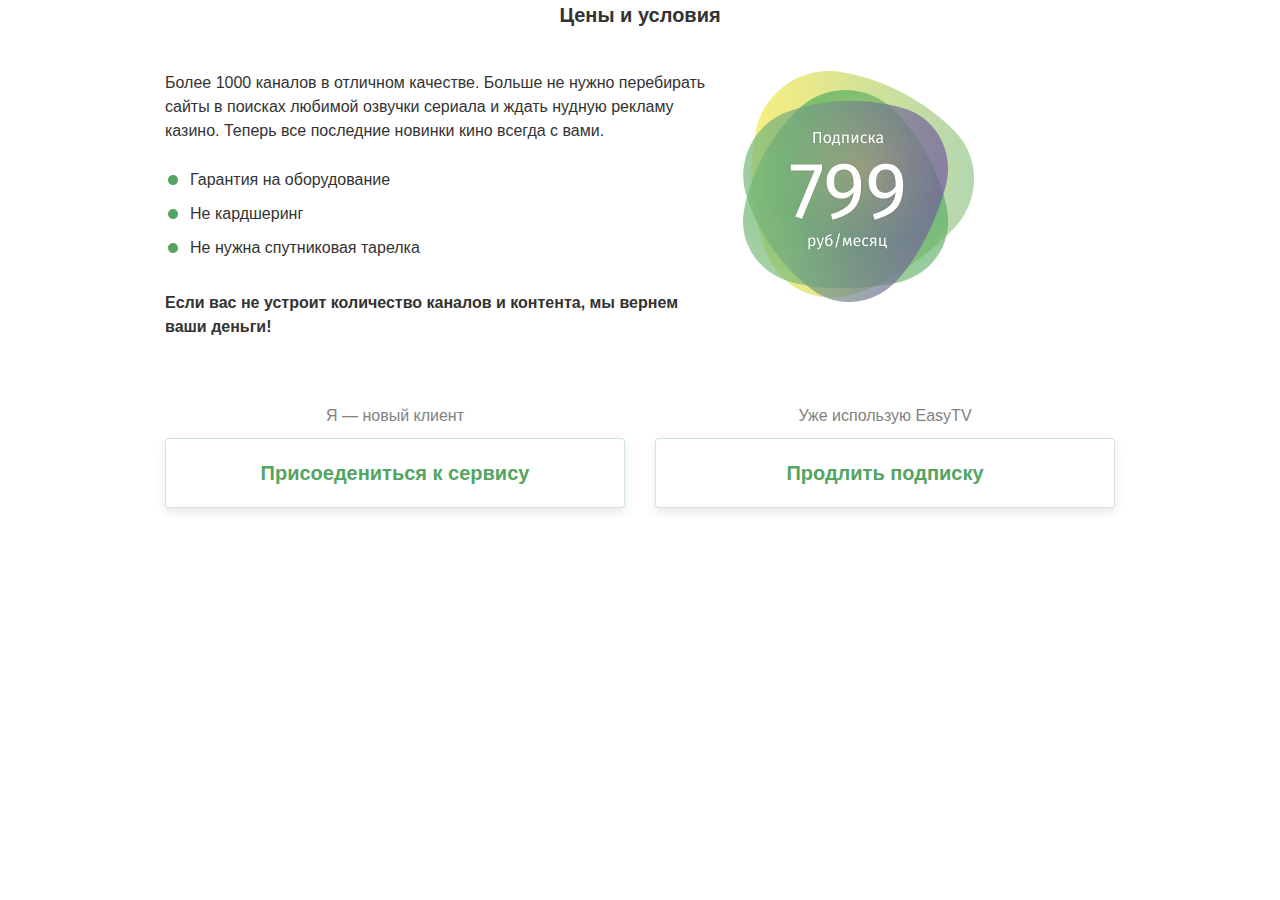
==== EasyTV/myeasy.html @ 09207dee "321" ====
<!DOCTYPE html>
<html>
<head>
	<title></title>
	<link rel="stylesheet" href="https://maxcdn.bootstrapcdn.com/bootstrap/4.0.0/css/bootstrap.min.css" integrity="sha384-Gn5384xqQ1aoWXA+058RXPxPg6fy4IWvTNh0E263XmFcJlSAwiGgFAW/dAiS6JXm" crossorigin="anonymous">
	<script src="https://code.jquery.com/jquery-3.2.1.slim.min.js" integrity="sha384-KJ3o2DKtIkvYIK3UENzmM7KCkRr/rE9/Qpg6aAZGJwFDMVNA/GpGFF93hXpG5KkN" crossorigin="anonymous"></script>
	<script src="https://cdnjs.cloudflare.com/ajax/libs/popper.js/1.12.9/umd/popper.min.js" integrity="sha384-ApNbgh9B+Y1QKtv3Rn7W3mgPxhU9K/ScQsAP7hUibX39j7fakFPskvXusvfa0b4Q" crossorigin="anonymous"></script>
	<script src="https://maxcdn.bootstrapcdn.com/bootstrap/4.0.0/js/bootstrap.min.js" integrity="sha384-JZR6Spejh4U02d8jOt6vLEHfe/JQGiRRSQQxSfFWpi1MquVdAyjUar5+76PVCmYl" crossorigin="anonymous"></script>
	<link rel="stylesheet" type="text/css" href="easy.css">

</head>
<body>


	<!-- Modal -->
	<div class="modal fade" id="exampleModal" tabindex="-1" role="dialog" aria-labelledby="exampleModalLabel" aria-hidden="true" >
		<div class="modal-dialog" role="document" >
			<div class="modal-content"style="width: 230%; margin-left: -65%;">
				<div class="modal-header">
					<button type="button" class="close" data-dismiss="modal" aria-label="Close">
						<span aria-hidden="true">&times;</span>
					</button>
				</div>
				<div class="modal-body">

					
				</div>
			</div>
		</div>
	</div>

	<!-- Modal step1_1-->
	<div class="modal fade" id="step1_1" tabindex="-1" role="dialog" aria-labelledby="exampleModalLabel" aria-hidden="true" >
		<div class="modal-dialog" role="document" >
			<div class="modal-content"style="width: 230%; margin-left: -65%;">
				<div class="modal-header">
					<button type="button" class="close" data-dismiss="modal" aria-label="Close">
						<span aria-hidden="true">&times;</span>
					</button>
				</div>
				<div class="modal-body">

					<div class="container">
						<div class="row justify-content-center" >

							<div class="col-md-10 col-sm-10 prices">
								<p class="text-center caption" >Цены и условия</p>
								<div class="row justify-content-center" >
									<div class="col-md-7 col-sm-10">
										<div>
											Более 1000 каналов в отличном качестве. Больше не нужно перебирать 
											сайты в поисках любимой озвучки сериала и ждать нудную рекламу казино. 
											Теперь все последние новинки кино всегда с вами.
										</div>

										<ul>
											<li>Гарантия на оборудование</li>
											<li>Не кардшеринг</li>
											<li>Не нужна спутниковая тарелка</li>
										</ul>
										<div class="comment">	Если вас не устроит количество каналов и контента, мы вернем ваши деньги!</div>
									</div>

									<div class="col-md-5 col-sm-10 img-price">
										<img src="images/price.png"></p>
									</div>
								</div>
								<div class="row text-center">
									<div class="col-md-6 col-sm-12">
										<div class="text-btn">Я — новый клиент</div>
										<button type="button" class="btn button join-btn-act join-btn" data-toggle="modal" data-target="#step1_1">Присоедениться к сервису</button>
									</div>

									<div class="col-md-6 col-sm-12">
										<div class="text-btn">Уже использую EasyTV</div>
										<button type="button" class="btn button join-btn">Продлить подписку</button>
									</div>
								</div>	
							</div>
						</div>
						<div class="row justify-content-center" >
							<div class="col-md-8 col-sm-12 step1">
								<p class="text-center caption" >Шаг 1 из 4: Выберите товар</p>


								<a href="#"><button type="button" class="btn button step1-btn">
									<div class="t1">Подписка на 1 месяц </div>
									<div class="t2">999 руб</div></button>
								</a>
								<a href="#"><button type="button" class="btn button step1-btn">
									<div class="t1">Подписка на 3 месяца</div>
									<div class="t2">2997 руб</div></button>
								</a>
								<a href="#"><button type="button" class="btn button step1-btn">
									<div class="t1">Подписка на 12 месяцев</div>
									<div class="t2">11988 руб</div></button>
								</a>

								<p class="plus"><img src="images/plus.png"></p>

								<div class="row" >
									<div class="col-md-12 col-sm-12 ">
										<a href="#">
											<button type="button" class="btn button step1-btn2">

												<div class="col-md-12 col-sm-12 ">

													<div class="t1">Оборудование</div>
													<div class="t2">4999 руб</div>
												</div>

												<div class="col-md-12 col-sm-12 t5">
													<p><b>Комплект поставки:</b></p></div>
													<div class="row" >
														<div class="col-md-12 col-sm-12 ">
															<div class=" t5" style="min-width: 300px; float: left;">

																<p>- сетевой мультимедийный медиаплеер.</p>
																<p>- кабель HDMI</p>
																<p>- кабель 3.5mm Mini Jack to ЗRСА composite AV.</p>
																<p>- адаптер питания 5V 1.5А.</p>
															</div>
															<div class=" t5" style="min-width: 300px; float: left;">										<p>- программируемый пульт ДУ.</p>
																<p>- элементы питания АА - 2шт.</p>
																<p>- кабель Ethernet.</p>
																<p>- руководство по быстрой установке</p>

															</div>
														</div>
													</div>

												</button>
											</a>
										</div>
									</div>
								</div>
							</div>
						</div>


						<div class="row justify-content-center log">
							<div class="col-md-4 col-sm-10">
								<p>Вас пригласил друг? Введите его логин:
									<input type="text" class="form-control" required="" placeholder="login"></p>
								</div>
								<div class="col-md-4 col-sm-10" style="text-align: right; font-size: 30px; font-style: bold; color: #55A462;">Сумма: 5998 руб</div>



								<div class="col-md-12 col-sm-12 further" ><a href="#"><button type="button" class="btn button further-btn" data-toggle="modal" data-target="#step1_2">Далее</button></a></div>

							</div>
						</div>
					</div>
				</div>
			</div>
		</div>

		<!-- Modal  step1_2-->
		<div class="modal fade" id="step1_2" tabindex="-1" role="dialog" aria-labelledby="exampleModalLabel" aria-hidden="true" >
			<div class="modal-dialog" role="document" >
				<div class="modal-content"style="width: 230%; margin-left: -65%;">
					<div class="modal-header">
						<button type="button" class="close" data-dismiss="modal" aria-label="Close">
							<span aria-hidden="true">&times;</span>
						</button>
					</div>
					<div class="modal-body">

						<div class="container">
							<div class="row justify-content-center" >

								<div class="col-md-10 col-sm-10 prices">
									<p class="text-center caption" >Цены и условия</p>
									<div class="row justify-content-center" >
										<div class="col-md-7 col-sm-10">
											<div>
												Более 1000 каналов в отличном качестве. Больше не нужно перебирать 
												сайты в поисках любимой озвучки сериала и ждать нудную рекламу казино. 
												Теперь все последние новинки кино всегда с вами.
											</div>

											<ul>
												<li>Гарантия на оборудование</li>
												<li>Не кардшеринг</li>
												<li>Не нужна спутниковая тарелка</li>
											</ul>
											<div class="comment">	Если вас не устроит количество каналов и контента, мы вернем ваши деньги!</div>
										</div>

										<div class="col-md-5 col-sm-10 img-price">
											<img src="images/price.png"></p>
										</div>
									</div>
									<div class="row text-center">
										<div class="col-md-6 col-sm-12">
											<div class="text-btn">Я — новый клиент</div>
											<button type="button" class="btn button join-btn-act join-btn" data-toggle="modal" data-target="#step1_1">Присоедениться к сервису</button>
										</div>

										<div class="col-md-6 col-sm-12">
											<div class="text-btn">Уже использую EasyTV</div>
											<button type="button" class="btn button join-btn">Продлить подписку</button>
										</div>
									</div>	
								</div>
							</div>
							<div class="row justify-content-center" >
								<div class="col-md-12 col-sm-12 step2">
									<p class="text-center caption" >Шаг 2 из 4: Введите личную информацию</p>
									<form>
										<div class="row justify-content-center " >
											<div class="col-md-5 col-sm-10">

												<p><div class="row justify-content-center" >
													<div class="col-md-2 col-sm-2">
														<label>ФИО</label>
													</div>
													<div class="col-md-10 col-sm-10">
														<input type="text" class="form-control " required="" placeholder="">
													</div>
												</div>
											</p>
											<p><div class="row justify-content-center" >
												<div class="col-md-2 col-sm-2">
													<label>Логин</label>
												</div>
												<div class="col-md-10 col-sm-10">
													<input type="text" class="form-control " required="" placeholder="Login">
												</div>
											</div>
										</p>
										<p><div class="row justify-content-center" >
											<div class="col-md-2 col-sm-2">
												<label>E-mail</label>
											</div>
											<div class="col-md-10 col-sm-10">
												<input type="text" class="form-control " required="" placeholder="email@example.com">
											</div>
										</div>
									</p>

									<p>
										<div class="row justify-content-center" >
											<div class="col-md-2 col-sm-2">
												<label>Номер</label>
											</div>
											<div class="col-md-2 col-sm-2">
												<select style="border: 1px solid rgba(85, 164, 98, 0.27); height: 33px; box-shadow: 0 2px 10px rgba(0, 0, 0, 0.25); border-radius: 4px 0 0 4px; ">
													<option>+7</option>
													<option>Пункт2</option>
												</select>
											</div>
											<div class="col-md-8 col-sm-8">
												<input type="text" class="form-control " required="" placeholder="+7(000) 999-99-99">
											</div>
										</div>
									</p>
								</div>


								<div class="col-md-5 col-sm-10">
									<p><div class="row justify-content-center" >
										<div class="col-md-2 col-sm-2">
											<label>Страна</label>
										</div>
										<div class="col-md-10 col-sm-10">
											<input type="text" class="form-control " required="" placeholder="">
										</div>
									</div>
								</p>
								<p><div class="row justify-content-center" >
									<div class="col-md-6 col-sm-6 ">

										<div class="row justify-content-center" >
											<div class="col-md-4 col-sm-4">
												<label>Город</label>
											</div>
											<div class="col-md-8 col-sm-8">
												<input type="text" class="form-control " required="" placeholder="">
											</div>
										</div>

									</div>

									<div class="col-md-6 col-sm-6 ">
										<div class="row justify-content-center" >
											<div class="col-md-4 col-sm-4">
												<labelі>Индекс</label>
											</div>
											<div class="col-md-8 col-sm-8">
												<input type="text" class="form-control " required="" placeholder="хххххх">
											</div>
										</div>
									</div>
								</div>
							</p>
							<p><div class="row justify-content-center" >
								<div class="col-md-2 col-sm-2">
									<label>Улица</label>
								</div>
								<div class="col-md-10 col-sm-10">
									<input type="text" class="form-control " required="" placeholder="">
								</div>
							</div>
						</p>
						<p>
							<div class="row justify-content-center" >
								<div class="col-md-6 col-sm-6 ">

									<div class="row justify-content-center" >
										<div class="col-md-4 col-sm-4">
											<label>Дом</label>
										</div>
										<div class="col-md-8 col-sm-8">
											<input type="text" class="form-control " required="" placeholder="">
										</div>
									</div>
								</div>

								<div class="col-md-6 col-sm-6 ">
									<div class="row justify-content-center" >
										<div class="col-md-4 col-sm-4">
											<labelі>Квартира</label>
										</div>
										<div class="col-md-8 col-sm-8">
											<input type="text" class="form-control " required="" placeholder="">
										</div>
									</div>
								</div>
							</div>
						</p>
					</div>
				</div>
			</form>

			<div class="col-md-12 col-sm-10 further" ><a href="#"><button type="button" class="btn button further-btn" data-toggle="modal" data-target="#step1_4">Далее</button></a></div>

		</div>
	</div>
</div>
</div>
</div>
</div>
</div>

<!-- Modal step1_4-->
<div class="modal fade" id="step1_4" tabindex="-1" role="dialog" aria-labelledby="exampleModalLabel" aria-hidden="true" >
	<div class="modal-dialog" role="document" >
		<div class="modal-content"style="width: 230%; margin-left: -65%;">
			<div class="modal-header">
				<button type="button" class="close" data-dismiss="modal" aria-label="Close">
					<span aria-hidden="true">&times;</span>
				</button>
			</div>
			<div class="modal-body">

				<div class="container">
					<div class="row justify-content-center" >

						<div class="col-md-10 col-sm-10 prices">
							<p class="text-center caption" >Цены и условия</p>
							<div class="row justify-content-center" >
								<div class="col-md-7 col-sm-10">
									<div>
										Более 1000 каналов в отличном качестве. Больше не нужно перебирать 
										сайты в поисках любимой озвучки сериала и ждать нудную рекламу казино. 
										Теперь все последние новинки кино всегда с вами.
									</div>

									<ul>
										<li>Гарантия на оборудование</li>
										<li>Не кардшеринг</li>
										<li>Не нужна спутниковая тарелка</li>
									</ul>
									<div class="comment">	Если вас не устроит количество каналов и контента, мы вернем ваши деньги!</div>
								</div>

								<div class="col-md-5 col-sm-10 img-price">
									<img src="images/price.png"></p>
								</div>
							</div>
							<div class="row text-center">
								<div class="col-md-6 col-sm-12">
									<div class="text-btn">Я — новый клиент</div>
									<button type="button" class="btn button join-btn-act join-btn" data-toggle="modal" data-target="#step1_1">Присоедениться к сервису</button>
								</div>

								<div class="col-md-6 col-sm-12">
									<div class="text-btn">Уже использую EasyTV</div>
									<button type="button" class="btn button join-btn">Продлить подписку</button>
								</div>
							</div>	
						</div>
					</div>
					<div class="row justify-content-center step4">

						<div class="col-md-8 col-sm-10" >
							<p class="text-center caption" >Шаг 3 из 4: Подтверждение заказа</p>

							<div class="row " >
								<div class="col-md-6 col-sm-12 bord"  >
									<p style="font-weight: bold; font-size: 24px;">Товар</p>
									<p>1. Подписка на 1 месяц - 999 руб</p>
									<p>2. Оборудование - 4999 руб</p>
									<p>Сумма - 5998 руб</p>
								</div>
								<div class="col-md-6 col-sm-12 bord" >
									<p style="font-weight: bold; font-size: 24px;">Личная информация</p>
									<p>ФИО, Логин, </p>
									<p>Почта, Номер,</p>
									<p>Страна, Город, Индекс,</p>
									<p>Улица, Дом, Квартира</p>

								</div>
							</div>
						</div>
						<div class="col-md-12 col-sm-12 further" ><a href="#"><button type="button" class="btn button further-btn" >Перейти к оплате</button></a></div>

					</div>
				</div>

			</div>
		</div>
	</div>
</div>

<!-- Modal step2_1-->
<div class="modal fade" id="step2_1" tabindex="-1" role="dialog" aria-labelledby="exampleModalLabel" aria-hidden="true" >
	<div class="modal-dialog" role="document" >
		<div class="modal-content"style="width: 230%; margin-left: -65%;">
			<div class="modal-header">
				<button type="button" class="close" data-dismiss="modal" aria-label="Close">
					<span aria-hidden="true">&times;</span>
				</button>
			</div>
			<div class="modal-body">
				<div class="container">
					<div class="row justify-content-center" >

						<div class="col-md-10 col-sm-10 prices">
							<p class="text-center caption" >Цены и условия</p>
							<div class="row justify-content-center" >
								<div class="col-md-7 col-sm-10">
									<div>
										Более 1000 каналов в отличном качестве. Больше не нужно перебирать 
										сайты в поисках любимой озвучки сериала и ждать нудную рекламу казино. 
										Теперь все последние новинки кино всегда с вами.
									</div>

									<ul>
										<li>Гарантия на оборудование</li>
										<li>Не кардшеринг</li>
										<li>Не нужна спутниковая тарелка</li>
									</ul>
									<div class="comment">	Если вас не устроит количество каналов и контента, мы вернем ваши деньги!</div>
								</div>

								<div class="col-md-5 col-sm-10 img-price">
									<img src="images/price.png"></p>
								</div>
							</div>
							<div class="row text-center">
								<div class="col-md-6 col-sm-12">
									<div class="text-btn">Я — новый клиент</div>
									<button type="button" class="btn button join-btn" data-toggle="modal" data-target="#step1_1">Присоедениться к сервису</button>
								</div>

								<div class="col-md-6 col-sm-12">
									<div class="text-btn">Уже использую EasyTV</div>
									<button type="button" class="btn button join-btn-act join-btn">Продлить подписку</button>
								</div>
							</div>	
						</div>
					</div>
					<div class="row justify-content-center" >
						<div class="col-md-6 col-sm-10 step1_2">
							<p class="text-center caption" >Шаг 1 из 4: Выберите товар</p>


							<a href="#"><button type="button" class="btn button step1-btn">
								<div class="t1">Подписка на 1 месяц </div>
								<div class="t2">999 руб</div></button>
							</a>
							<a href="#"><button type="button" class="btn button step1-btn">
								<div class="t1">Подписка на 3 месяца</div>
								<div class="t2">2997 руб</div></button>
							</a>
							<a href="#"><button type="button" class="btn button step1-btn">
								<div class="t1">Подписка на 12 месяцев</div>
								<div class="t2">11988 руб</div></button>
							</a>


							<div class="row justify-content-center log">
								<div class="col-md-6 col-sm-12"><a href="#"><button type="button" class="btn button further-btn" data-toggle="modal" data-target="#step2_2">Далее</button></a>
								</div>
								<div class="col-md-6 col-sm-12" style="text-align: right; font-size: 30px; font-style: bold; color: #55A462;">Сумма: 5998 руб</div>
							</div>
						</div>
					</div>
				</div>

			</div>
		</div>
	</div>
</div>

<!-- Modal step2_2-->
<div class="modal fade" id="step2_2" tabindex="-1" role="dialog" aria-labelledby="exampleModalLabel" aria-hidden="true" >
	<div class="modal-dialog" role="document" >
		<div class="modal-content"style="width: 230%; margin-left: -65%;">
			<div class="modal-header">
				<button type="button" class="close" data-dismiss="modal" aria-label="Close">
					<span aria-hidden="true">&times;</span>
				</button>
			</div>
			<div class="modal-body">

				<div class="container">
					<div class="row justify-content-center" >

						<div class="col-md-10 col-sm-10 prices">
							<p class="text-center caption" >Цены и условия</p>
							<div class="row justify-content-center" >
								<div class="col-md-7 col-sm-10">
									<div>
										Более 1000 каналов в отличном качестве. Больше не нужно перебирать 
										сайты в поисках любимой озвучки сериала и ждать нудную рекламу казино. 
										Теперь все последние новинки кино всегда с вами.
									</div>

									<ul>
										<li>Гарантия на оборудование</li>
										<li>Не кардшеринг</li>
										<li>Не нужна спутниковая тарелка</li>
									</ul>
									<div class="comment">	Если вас не устроит количество каналов и контента, мы вернем ваши деньги!</div>
								</div>

								<div class="col-md-5 col-sm-10 img-price">
									<img src="images/price.png"></p>
								</div>
							</div>
							<div class="row text-center">
								<div class="col-md-6 col-sm-12">
									<div class="text-btn">Я — новый клиент</div>
									<button type="button" class="btn button join-btn" data-toggle="modal" data-target="#step1_1">Присоедениться к сервису</button>
								</div>

								<div class="col-md-6 col-sm-12">
									<div class="text-btn">Уже использую EasyTV</div>
									<button type="button" class="btn button join-btn-act join-btn">Продлить подписку</button>
								</div>
							</div>	
						</div>
					</div>
					<div class="row justify-content-center" >
						<div class="col-md-10 col-sm-10 step2">
							<p class="text-center caption" >Шаг 2 из 4: Введите личную информацию</p>
							<form>
								<div class="row justify-content-center " >
									<div class="col-md-7 col-sm-12">

										<p><div class="row justify-content-center" >
											<div class="col-md-2 col-sm-2">
												<label>ФИО</label>
											</div>
											<div class="col-md-10 col-sm-10">
												<input type="text" class="form-control " required="" placeholder="">
											</div>
										</div>
									</p>
									<p><div class="row justify-content-center" >
										<div class="col-md-2 col-sm-2">
											<label>Логин</label>
										</div>
										<div class="col-md-10 col-sm-10">
											<input type="text" class="form-control " required="" placeholder="Login">
										</div>
									</div>
								</p>
								<p><div class="row justify-content-center" >
									<div class="col-md-2 col-sm-2">
										<label>E-mail</label>
									</div>
									<div class="col-md-10 col-sm-10">
										<input type="text" class="form-control " required="" placeholder="email@example.com">
									</div>
								</div>
							</p>

							<p>
								<div class="row justify-content-center" >
									<div class="col-md-2 col-sm-2">
										<label>Номер</label>
									</div>
									<div class="col-md-2 col-sm-2">
										<select style="border: 1px solid rgba(85, 164, 98, 0.27); height: 33px; box-shadow: 0 2px 10px rgba(0, 0, 0, 0.25); border-radius: 4px 0 0 4px; ">
											<option>+7</option>
											<option>Пункт2</option>
										</select>
									</div>
									<div class="col-md-8 col-sm-8">
										<input type="text" class="form-control " required="" placeholder="+7(000) 999-99-99">
									</div>
								</div>
							</p>
						</div>
					</div>
				</form>
			</div>
			<div class="col-md-12 col-sm-12 further" ><a href="#"><button type="button" class="btn button further-btn" data-toggle="modal" data-target="#step2_3">Далее</button></a></div>
		</div></div>
	</div>
</div>
</div>
</div>

<!-- Modal step2_3-->
<div class="modal fade" id="step2_3" tabindex="-1" role="dialog" aria-labelledby="exampleModalLabel" aria-hidden="true" >
	<div class="modal-dialog" role="document" >
		<div class="modal-content"style="width: 230%; margin-left: -65%;">
			<div class="modal-header">
				<button type="button" class="close" data-dismiss="modal" aria-label="Close">
					<span aria-hidden="true">&times;</span>
				</button>
			</div>
			<div class="modal-body">
				<div class="container">
					<div class="row justify-content-center" >

						<div class="col-md-10 col-sm-10 prices">
							<p class="text-center caption" >Цены и условия</p>
							<div class="row justify-content-center" >
								<div class="col-md-7 col-sm-10">
									<div>
										Более 1000 каналов в отличном качестве. Больше не нужно перебирать 
										сайты в поисках любимой озвучки сериала и ждать нудную рекламу казино. 
										Теперь все последние новинки кино всегда с вами.
									</div>

									<ul>
										<li>Гарантия на оборудование</li>
										<li>Не кардшеринг</li>
										<li>Не нужна спутниковая тарелка</li>
									</ul>
									<div class="comment">	Если вас не устроит количество каналов и контента, мы вернем ваши деньги!</div>
								</div>

								<div class="col-md-5 col-sm-10 img-price">
									<img src="images/price.png"></p>
								</div>
							</div>
							<div class="row text-center">
								<div class="col-md-6 col-sm-12">
									<div class="text-btn">Я — новый клиент</div>
									<button type="button" class="btn button join-btn" data-toggle="modal" data-target="#step1_1">Присоедениться к сервису</button>
								</div>

								<div class="col-md-6 col-sm-12">
									<div class="text-btn">Уже использую EasyTV</div>
									<button type="button" class="btn button join-btn-act join-btn">Продлить подписку</button>
								</div>
							</div>	
						</div>
					</div>
					<div class="row justify-content-center step4">

						<div class="col-md-8 col-sm-10" >
							<p class="text-center caption" >Шаг 3 из 4: Подтверждение заказа</p>

							<div class="row " >
								<div class="col-md-6 col-sm-12 bord"  >
									<p style="font-weight: bold; font-size: 24px;">Товар</p>
									<p>1. Подписка на 1 месяц - 999 руб</p>
									<p>2. Оборудование - 4999 руб</p>
									<p>Сумма - 5998 руб</p>
								</div>
								<div class="col-md-6 col-sm-12 bord" >
									<p style="font-weight: bold; font-size: 24px;">Личная информация</p>
									<p>ФИО, Логин, </p>
									<p>Почта, Номер,</p>
									<p>Страна, Город, Индекс,</p>
									<p>Улица, Дом, Квартира</p>

								</div>
							</div>
						</div>
						<div class="col-md-12 col-sm-12 further" ><a href="#"><button type="button" class="btn button further-btn">Перейти к оплате</button></a></div>
					</div>
					
				</div>
			</div>
		</div>
	</div>
</div>
<!-- ОСНОВНОЙ-->
<div class="container">
	<div class="row justify-content-center" >

		<div class="col-md-10 col-sm-10 prices">
			<p class="text-center caption" >Цены и условия</p>
			<div class="row justify-content-center" >
				<div class="col-md-7 col-sm-10">
					<div>
						Более 1000 каналов в отличном качестве. Больше не нужно перебирать 
						сайты в поисках любимой озвучки сериала и ждать нудную рекламу казино. 
						Теперь все последние новинки кино всегда с вами.
					</div>

					<ul>
						<li>Гарантия на оборудование</li>
						<li>Не кардшеринг</li>
						<li>Не нужна спутниковая тарелка</li>
					</ul>
					<div class="comment">	Если вас не устроит количество каналов и контента, мы вернем ваши деньги!</div>
				</div>

				<div class="col-md-5 col-sm-10 img-price">
					<img src="images/price.png"></p>
				</div>
			</div>
			<div class="row text-center">
				<div class="col-md-6 col-sm-12">
					<div class="text-btn">Я — новый клиент</div>
					<button type="button" class="btn button join-btn" data-toggle="modal" data-target="#step1_1">Присоедениться к сервису</button>
				</div>

				<div class="col-md-6 col-sm-12">
					<div class="text-btn">Уже использую EasyTV</div>
					<button type="button" class="btn button join-btn" data-toggle="modal" data-target="#step2_1">Продлить подписку</button>
				</div>
			</div>	
		</div>
	</div>
</div>

</body>
</html>
---- EasyTV/easy.css ----
.prices{
	color: #333333;
	margin: 0 auto;
	font-size: 16px;
	list-style-image: url(images/ellipse.png);
	padding:0;
}
.prices ul{	
	padding-left: 20px;
	padding-top: 20px;
	padding-bottom: 10px;
}
.prices ul li {
	padding: 5px;
}

.comment{
	font-weight: bolder;
	padding-bottom: 65px;
}
.prices #img-price{
	padding-left: 80px;
}

.join-btn{
	min-width: 250px;
	max-width: 540px;
	width: 100%;
	height: 70px;
    text-align: center;
    color: #55A462;
    background: #fff;
	font-weight: bolder;
	border: 1px solid rgba(85, 164, 98, 0.27);
	box-shadow: 0 4px 10px rgba(0, 0, 0, 0.1);
	padding: 5px;
	margin-bottom: 50px;
	font-size: 20px;
}
.join-btn:hover {
    background: #55A462;
    color: #fff;
 } 
.join-btn-act{
    background: #55A462;
    color: #fff;
}
 .text-btn{
	color: #828282;
	font-size: 16px;
	padding-bottom: 10px;
}

.step1-btn{
	padding: 0;
	float: left;
	color: #4F4F4F;
	font-size: 20px;
	width: 100%;
	height: 50px;
    background: #fff;
	border: 1px solid rgba(85, 164, 98, 0.27);
	box-shadow: 0 4px 10px rgba(0, 0, 0, 0.1);
	margin-bottom: 15px;
	line-height: 100%;
}
.step1{text-align: center;}
.step1-btn2{
	padding: 0;
	float: left;
	color: #4F4F4F;
	font-size: 20px;
	min-width: 250px;
	width: 100%;
    background: #fff;
	border: 1px solid rgba(85, 164, 98, 0.27);
	box-shadow: 0 4px 10px rgba(0, 0, 0, 0.1);
	margin-bottom: 15px;
	line-height: 100%;
}
.step1-btn2:hover{
	border: 1px solid #55A462;
}
.step1-btn:hover{
	border: 1px solid #55A462;
}
.t1{
	padding-left: 15px;
	float: left;
}
.t2{
	padding-right: 15px;
	padding-left: 30px;
	float: right;
}
.step1-btn2 {padding-top: 20px;}
.plus{
	clear: both;
	text-align: center;
	padding: 20px;
}
.t5{
	padding: 0;
	text-align: left;
	clear: both;
	font-size: 14px;
	padding: 15px;
}
.t5 p{
	margin: 0;
	padding:0; 
	list-style: none;
	padding-right: 15px;
	padding-left: 15px;}



.log{
	padding: 10px;
	text-align: left;
	clear: both;

}
.log input{
	margin: 15px auto; 
	box-shadow: 0 4px 10px rgba(0, 0, 0, 0.1);}
.further-btn{

	padding: 0;
	margin-top: 20px; 
	font-size: 16px;
	max-width: 635px;
	width: 160px;
	height: 33px;
	color: #fff;
    background: #55A462;
	border: 1px solid rgba(85, 164, 98, 0.27);
	box-shadow: 0 4px 10px rgba(0, 0, 0, 0.1);
	line-height: 100%;
}
.further{
	text-align: center;
	margin: 0 auto;
	padding-bottom: 50px;
}
.step1_2{
	padding-bottom: 50px;
}
.step2 input{
	height: 33px;
	min-width: 100px;
	box-shadow: 0 3px 10px rgba(0, 0, 0, 0.1);
}
.step2 form p{
	padding: 0;
	font-weight: 500;
}
.step2 label{
	 padding: 0; 
	 text-align: right;
	  line-height: 33px;
}

.bord p{
	margin: 0;
	font-size: 16px;
}
.bord {
	padding: 0;
	border: 1px solid rgba(85, 164, 98, 0.27);
	padding-left: 15px;
	padding-right: 15px;
	padding-top: 20px; 
	color: #333333;
	padding-bottom: 20px;
}


.caption{
	font-size: 20px;
	font-weight: bolder;
	padding-bottom: 25px;
}
.step2 label{
	font-weight: 500;
	float: right;
}
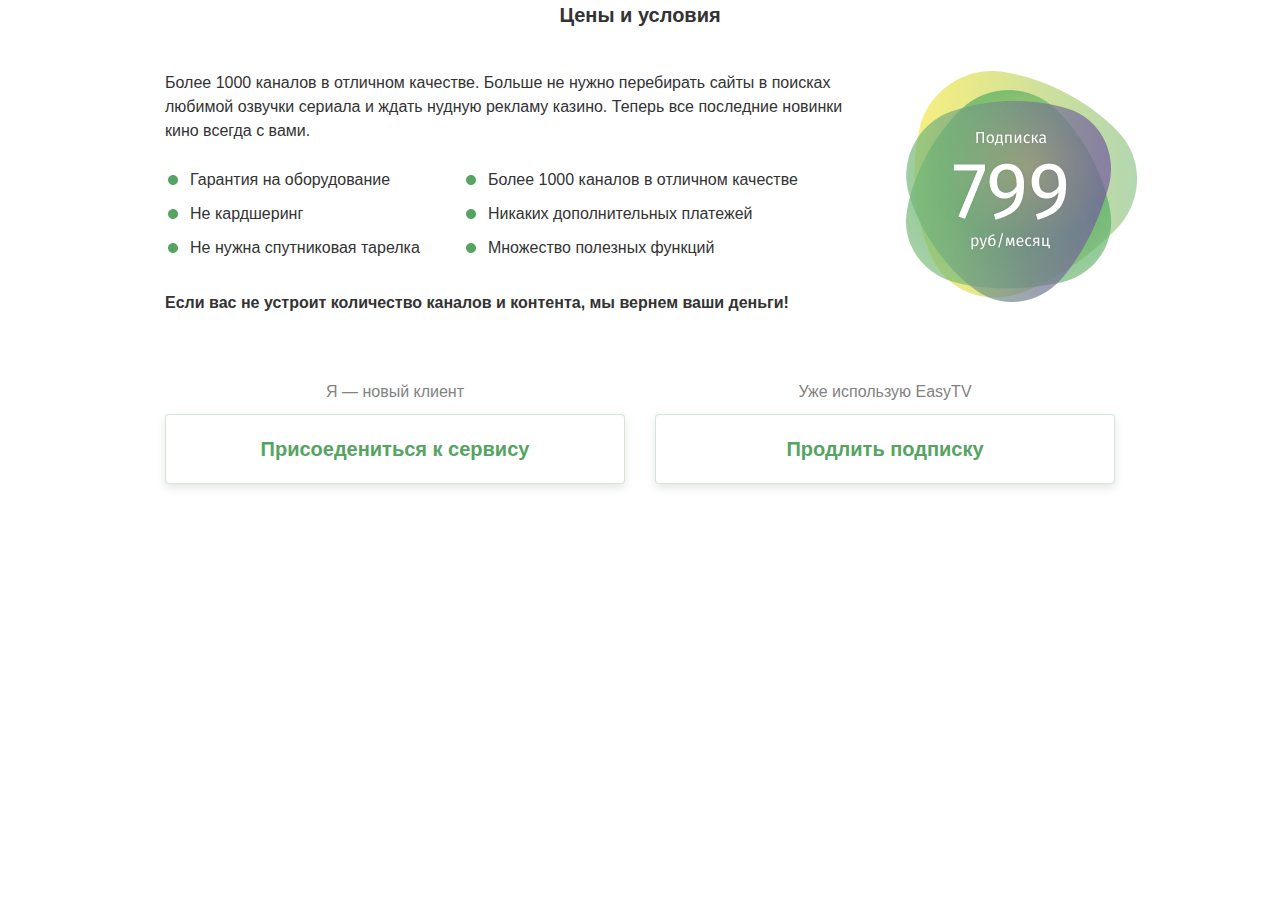
==== commit 450fc4fc: "pravka li" ====
--- a/EasyTV/myeasy.html
+++ b/EasyTV/myeasy.html
@@ -46,7 +46,7 @@
 							<div class="col-md-10 col-sm-10 prices">
 								<p class="text-center caption" >Цены и условия</p>
 								<div class="row justify-content-center" >
-									<div class="col-md-7 col-sm-10">
+									<div class="col-md-9 col-sm-10">
 										<div>
 											Более 1000 каналов в отличном качестве. Больше не нужно перебирать 
 											сайты в поисках любимой озвучки сериала и ждать нудную рекламу казино. 
@@ -54,148 +54,170 @@
 										</div>
 
 										<ul>
-											<li>Гарантия на оборудование</li>
-											<li>Не кардшеринг</li>
-											<li>Не нужна спутниковая тарелка</li>
-										</ul>
-										<div class="comment">	Если вас не устроит количество каналов и контента, мы вернем ваши деньги!</div>
-									</div>
-
-									<div class="col-md-5 col-sm-10 img-price">
-										<img src="images/price.png"></p>
-									</div>
-								</div>
-								<div class="row text-center">
-									<div class="col-md-6 col-sm-12">
-										<div class="text-btn">Я — новый клиент</div>
-										<button type="button" class="btn button join-btn-act join-btn" data-toggle="modal" data-target="#step1_1">Присоедениться к сервису</button>
-									</div>
-
-									<div class="col-md-6 col-sm-12">
-										<div class="text-btn">Уже использую EasyTV</div>
-										<button type="button" class="btn button join-btn">Продлить подписку</button>
-									</div>
-								</div>	
-							</div>
-						</div>
-						<div class="row justify-content-center" >
-							<div class="col-md-8 col-sm-12 step1">
-								<p class="text-center caption" >Шаг 1 из 4: Выберите товар</p>
-
-
-								<a href="#"><button type="button" class="btn button step1-btn">
-									<div class="t1">Подписка на 1 месяц </div>
-									<div class="t2">999 руб</div></button>
-								</a>
-								<a href="#"><button type="button" class="btn button step1-btn">
-									<div class="t1">Подписка на 3 месяца</div>
-									<div class="t2">2997 руб</div></button>
-								</a>
-								<a href="#"><button type="button" class="btn button step1-btn">
-									<div class="t1">Подписка на 12 месяцев</div>
-									<div class="t2">11988 руб</div></button>
-								</a>
-
-								<p class="plus"><img src="images/plus.png"></p>
-
-								<div class="row" >
-									<div class="col-md-12 col-sm-12 ">
-										<a href="#">
-											<button type="button" class="btn button step1-btn2">
-
-												<div class="col-md-12 col-sm-12 ">
-
-													<div class="t1">Оборудование</div>
-													<div class="t2">4999 руб</div>
-												</div>
-
-												<div class="col-md-12 col-sm-12 t5">
-													<p><b>Комплект поставки:</b></p></div>
-													<div class="row" >
-														<div class="col-md-12 col-sm-12 ">
-															<div class=" t5" style="min-width: 300px; float: left;">
-
-																<p>- сетевой мультимедийный медиаплеер.</p>
-																<p>- кабель HDMI</p>
-																<p>- кабель 3.5mm Mini Jack to ЗRСА composite AV.</p>
-																<p>- адаптер питания 5V 1.5А.</p>
-															</div>
-															<div class=" t5" style="min-width: 300px; float: left;">										<p>- программируемый пульт ДУ.</p>
-																<p>- элементы питания АА - 2шт.</p>
-																<p>- кабель Ethernet.</p>
-																<p>- руководство по быстрой установке</p>
-
-															</div>
-														</div>
-													</div>
-
-												</button>
-											</a>
-										</div>
-									</div>
-								</div>
-							</div>
-						</div>
-
-
-						<div class="row justify-content-center log">
-							<div class="col-md-4 col-sm-10">
-								<p>Вас пригласил друг? Введите его логин:
-									<input type="text" class="form-control" required="" placeholder="login"></p>
-								</div>
-								<div class="col-md-4 col-sm-10" style="text-align: right; font-size: 30px; font-style: bold; color: #55A462;">Сумма: 5998 руб</div>
-
-
-
-								<div class="col-md-12 col-sm-12 further" ><a href="#"><button type="button" class="btn button further-btn" data-toggle="modal" data-target="#step1_2">Далее</button></a></div>
-
-							</div>
-						</div>
-					</div>
-				</div>
-			</div>
-		</div>
-
-		<!-- Modal  step1_2-->
-		<div class="modal fade" id="step1_2" tabindex="-1" role="dialog" aria-labelledby="exampleModalLabel" aria-hidden="true" >
-			<div class="modal-dialog" role="document" >
-				<div class="modal-content"style="width: 230%; margin-left: -65%;">
-					<div class="modal-header">
-						<button type="button" class="close" data-dismiss="modal" aria-label="Close">
-							<span aria-hidden="true">&times;</span>
-						</button>
-					</div>
-					<div class="modal-body">
-
-						<div class="container">
-							<div class="row justify-content-center" >
-
-								<div class="col-md-10 col-sm-10 prices">
-									<p class="text-center caption" >Цены и условия</p>
-									<div class="row justify-content-center" >
-										<div class="col-md-7 col-sm-10">
-											<div>
-												Более 1000 каналов в отличном качестве. Больше не нужно перебирать 
-												сайты в поисках любимой озвучки сериала и ждать нудную рекламу казино. 
-												Теперь все последние новинки кино всегда с вами.
-											</div>
-
-											<ul>
-												<li>Гарантия на оборудование</li>
-												<li>Не кардшеринг</li>
-												<li>Не нужна спутниковая тарелка</li>
+											<div class="row justify-content-center" >
+												<div class="col-md-5 col-sm-10">
+													<li>Гарантия на оборудование</li>
+													<li>Не кардшеринг</li>
+													<li>Не нужна спутниковая тарелка</li>
+												</div>
+												<div class="col-md-7 col-sm-10">
+													<li>Более 1000 каналов в отличном качестве</li>
+													<li>Никаких дополнительных платежей</li>
+													<li>Множество полезных функций</li>
+												</div>
+
 											</ul>
 											<div class="comment">	Если вас не устроит количество каналов и контента, мы вернем ваши деньги!</div>
 										</div>
 
-										<div class="col-md-5 col-sm-10 img-price">
+										<div class="col-md-3 col-sm-10 img-price">
 											<img src="images/price.png"></p>
 										</div>
 									</div>
 									<div class="row text-center">
 										<div class="col-md-6 col-sm-12">
 											<div class="text-btn">Я — новый клиент</div>
-											<button type="button" class="btn button join-btn-act join-btn" data-toggle="modal" data-target="#step1_1">Присоедениться к сервису</button>
+											<button type="button" class="btn button join-btn-act join-btn" data-toggle="modal" data-target="">Присоедениться к сервису</button>
+										</div>
+
+										<div class="col-md-6 col-sm-12">
+											<div class="text-btn">Уже использую EasyTV</div>
+											<button type="button" class="btn button join-btn">Продлить подписку</button>
+										</div>
+									</div>	
+								</div>
+							</div>
+							<div class="row justify-content-center" >
+								<div class="col-md-8 col-sm-12 step1">
+									<p class="text-center caption" >Шаг 1 из 4: Выберите товар</p>
+
+
+									<a href="#"><button type="button" class="btn button step1-btn">
+										<div class="t1">Подписка на 1 месяц </div>
+										<div class="t2">999 руб</div></button>
+									</a>
+									<a href="#"><button type="button" class="btn button step1-btn">
+										<div class="t1">Подписка на 3 месяца</div>
+										<div class="t2">2997 руб</div></button>
+									</a>
+									<a href="#"><button type="button" class="btn button step1-btn">
+										<div class="t1">Подписка на 12 месяцев</div>
+										<div class="t2">11988 руб</div></button>
+									</a>
+
+									<p class="plus"><img src="images/plus.png"></p>
+
+									<div class="row" >
+										<div class="col-md-12 col-sm-12 ">
+											<a href="#">
+												<button type="button" class="btn button step1-btn2">
+
+
+													<div class="col-md-12 col-sm-12 ">
+
+														<div style="float: left;">Оборудование</div>
+														<div style="float:right;">4999 руб</div>
+													</div>
+
+													<p class="t5" style="clear: both;"><b>Комплект поставки:</b></p>
+
+
+													<ul style="padding: 0;">
+
+														<div class="row" >
+															<div class="col-md-6 col-sm-12 t5" style="min-width: 300px; float: left;">
+
+																<li>- сетевой мультимедийный медиаплеер.</li>
+																<li>- кабель HDMI</li>
+																<li>- кабель 3.5mm Mini Jack to ЗRСА composite AV.</li>
+																<li>- адаптер питания 5V 1.5А.</li>
+															</div>
+															<div class="col-md-6 col-sm-12 t5" style="min-width: 300px; float: left;">
+																<li>- программируемый пульт ДУ.</li>
+																<li>- элементы питания АА - 2шт.</li>
+																<li>- кабель Ethernet.</li>
+																<li>- руководство по быстрой установке</li>
+															</div>
+														</div>
+													</ul>
+												</div>
+
+											</button>
+										</a>
+									</div>
+								</div>
+							</div>
+						</div>
+					</div>
+
+
+					<div class="row justify-content-center log">
+						<div class="col-md-4 col-sm-10">
+							<p>Вас пригласил друг? Введите его логин:
+								<input type="text" class="form-control" required="" placeholder="login"></p>
+							</div>
+							<div class="col-md-4 col-sm-10" style="text-align: right; font-size: 30px; font-style: bold; color: #55A462;">Сумма: 5998 руб</div>
+
+
+
+							<div class="col-md-12 col-sm-12 further" ><a href="#"><button type="button" class="btn button further-btn"  data-toggle="modal" data-target="#step1_2">Далее</button></a></div>
+
+						</div>
+					</div>
+				</div>
+			</div>
+		</div>
+	</div>
+
+	<!-- Modal  step1_2-->
+	<div class="modal fade" id="step1_2" tabindex="-1" role="dialog" aria-labelledby="exampleModalLabel" aria-hidden="true" >
+		<div class="modal-dialog" role="document" >
+			<div class="modal-content"style="width: 230%; margin-left: -65%;">
+				<div class="modal-header">
+					<button type="button" class="close" data-dismiss="modal" aria-label="Close">
+						<span aria-hidden="true">&times;</span>
+					</button>
+				</div>
+				<div class="modal-body">
+
+					<div class="container">
+						<div class="row justify-content-center" >
+
+							<div class="col-md-10 col-sm-10 prices">
+								<p class="text-center caption" >Цены и условия</p>
+								<div class="row justify-content-center" >
+									<div class="col-md-9 col-sm-10">
+										<div>
+											Более 1000 каналов в отличном качестве. Больше не нужно перебирать 
+											сайты в поисках любимой озвучки сериала и ждать нудную рекламу казино. 
+											Теперь все последние новинки кино всегда с вами.
+										</div>
+
+										<ul>
+											<div class="row justify-content-center" >
+												<div class="col-md-5 col-sm-10">
+													<li>Гарантия на оборудование</li>
+													<li>Не кардшеринг</li>
+													<li>Не нужна спутниковая тарелка</li>
+												</div>
+												<div class="col-md-7 col-sm-10">
+													<li>Более 1000 каналов в отличном качестве</li>
+													<li>Никаких дополнительных платежей</li>
+													<li>Множество полезных функций</li>
+												</div>
+
+											</ul>
+											<div class="comment">	Если вас не устроит количество каналов и контента, мы вернем ваши деньги!</div>
+										</div>
+
+										<div class="col-md-3 col-sm-10 img-price">
+											<img src="images/price.png"></p>
+										</div>
+									</div>
+									<div class="row text-center">
+										<div class="col-md-6 col-sm-12">
+											<div class="text-btn">Я — новый клиент</div>
+											<button type="button" class="btn button join-btn-act join-btn" data-toggle="modal" data-target="">Присоедениться к сервису</button>
 										</div>
 
 										<div class="col-md-6 col-sm-12">
@@ -343,9 +365,8 @@
 </div>
 </div>
 </div>
-
-<!-- Modal step1_4-->
-<div class="modal fade" id="step1_4" tabindex="-1" role="dialog" aria-labelledby="exampleModalLabel" aria-hidden="true" >
+<!-- Modal step1_3-->
+<div class="modal fade" id="step1_3" tabindex="-1" role="dialog" aria-labelledby="exampleModalLabel" aria-hidden="true" >
 	<div class="modal-dialog" role="document" >
 		<div class="modal-content"style="width: 230%; margin-left: -65%;">
 			<div class="modal-header">
@@ -361,7 +382,7 @@
 						<div class="col-md-10 col-sm-10 prices">
 							<p class="text-center caption" >Цены и условия</p>
 							<div class="row justify-content-center" >
-								<div class="col-md-7 col-sm-10">
+								<div class="col-md-9 col-sm-10">
 									<div>
 										Более 1000 каналов в отличном качестве. Больше не нужно перебирать 
 										сайты в поисках любимой озвучки сериала и ждать нудную рекламу казино. 
@@ -369,372 +390,503 @@
 									</div>
 
 									<ul>
-										<li>Гарантия на оборудование</li>
-										<li>Не кардшеринг</li>
-										<li>Не нужна спутниковая тарелка</li>
+										<div class="row justify-content-center" >
+											<div class="col-md-5 col-sm-10">
+												<li>Гарантия на оборудование</li>
+												<li>Не кардшеринг</li>
+												<li>Не нужна спутниковая тарелка</li>
+											</div>
+											<div class="col-md-7 col-sm-10">
+												<li>Более 1000 каналов в отличном качестве</li>
+												<li>Никаких дополнительных платежей</li>
+												<li>Множество полезных функций</li>
+											</div>
+
+										</ul>
+										<div class="comment">	Если вас не устроит количество каналов и контента, мы вернем ваши деньги!</div>
+									</div>
+
+									<div class="col-md-3 col-sm-10 img-price">
+										<img src="images/price.png"></p>
+									</div>
+								</div>
+								<div class="row text-center">
+									<div class="col-md-6 col-sm-12">
+										<div class="text-btn">Я — новый клиент</div>
+										<button type="button" class="btn button join-btn-act join-btn" data-toggle="modal" data-target="">Присоедениться к сервису</button>
+									</div>
+
+									<div class="col-md-6 col-sm-12">
+										<div class="text-btn">Уже использую EasyTV</div>
+										<button type="button" class="btn button join-btn">Продлить подписку</button>
+									</div>
+								</div>	
+							</div>
+						</div>
+						<div class="row justify-content-center">
+
+							<div class="col-md-12 col-sm-10" >
+								<p class="text-center caption" >Шаг 3 из 4: Выберите способ доставки</p>
+
+								<div class="row justify-content-center">
+									<div class="col-md-6 col-sm-10" style="text-align: center; font-size: 20px; font-weight: 500;">
+									<button type="button" class="btn button step1-btn ">
+										
+											Бесплатная доставка любой почтовой службой
+										
+									</button>
+								</div>	
+								</div>
+							</div>
+							
+						</div>
+							<div class="col-md-12 col-sm-12 further" ><a href="#"><button type="button" class="btn button further-btn" >Далее</button></a></div>
+
+					</div>
+
+				</div>
+			</div>
+		</div>
+	</div>
+
+	<!-- Modal step1_4-->
+	<div class="modal fade" id="step1_4" tabindex="-1" role="dialog" aria-labelledby="exampleModalLabel" aria-hidden="true" >
+		<div class="modal-dialog" role="document" >
+			<div class="modal-content"style="width: 230%; margin-left: -65%;">
+				<div class="modal-header">
+					<button type="button" class="close" data-dismiss="modal" aria-label="Close">
+						<span aria-hidden="true">&times;</span>
+					</button>
+				</div>
+				<div class="modal-body">
+
+					<div class="container">
+						<div class="row justify-content-center" >
+
+							<div class="col-md-10 col-sm-10 prices">
+								<p class="text-center caption" >Цены и условия</p>
+								<div class="row justify-content-center" >
+									<div class="col-md-9 col-sm-10">
+										<div>
+											Более 1000 каналов в отличном качестве. Больше не нужно перебирать 
+											сайты в поисках любимой озвучки сериала и ждать нудную рекламу казино. 
+											Теперь все последние новинки кино всегда с вами.
+										</div>
+
+										<ul>
+											<div class="row justify-content-center" >
+												<div class="col-md-5 col-sm-10">
+													<li>Гарантия на оборудование</li>
+													<li>Не кардшеринг</li>
+													<li>Не нужна спутниковая тарелка</li>
+												</div>
+												<div class="col-md-7 col-sm-10">
+													<li>Более 1000 каналов в отличном качестве</li>
+													<li>Никаких дополнительных платежей</li>
+													<li>Множество полезных функций</li>
+												</div>
+
+											</ul>
+											<div class="comment">	Если вас не устроит количество каналов и контента, мы вернем ваши деньги!</div>
+										</div>
+
+										<div class="col-md-3 col-sm-10 img-price">
+											<img src="images/price.png"></p>
+										</div>
+									</div>
+									<div class="row text-center">
+										<div class="col-md-6 col-sm-12">
+											<div class="text-btn">Я — новый клиент</div>
+											<button type="button" class="btn button join-btn-act join-btn" data-toggle="modal" data-target="">Присоедениться к сервису</button>
+										</div>
+
+										<div class="col-md-6 col-sm-12">
+											<div class="text-btn">Уже использую EasyTV</div>
+											<button type="button" class="btn button join-btn">Продлить подписку</button>
+										</div>
+									</div>	
+								</div>
+							</div>
+							<div class="row justify-content-center step4">
+
+								<div class="col-md-8 col-sm-10" >
+									<p class="text-center caption" >Шаг 3 из 4: Подтверждение заказа</p>
+
+									<div class="row " >
+										<div class="col-md-6 col-sm-12 bord"  >
+											<p style="font-weight: bold; font-size: 24px;">Товар</p>
+											<p>1. Подписка на 1 месяц - 999 руб</p>
+											<p>2. Оборудование - 4999 руб</p>
+											<p>Сумма - 5998 руб</p>
+										</div>
+										<div class="col-md-6 col-sm-12 bord" >
+											<p style="font-weight: bold; font-size: 24px;">Личная информация</p>
+											<p>ФИО, Логин, </p>
+											<p>Почта, Номер,</p>
+											<p>Страна, Город, Индекс,</p>
+											<p>Улица, Дом, Квартира</p>
+
+										</div>
+									</div>
+								</div>
+								<div class="col-md-12 col-sm-12 further" ><a href="#"><button type="button" class="btn button further-btn" >Перейти к оплате</button></a></div>
+
+							</div>
+						</div>
+
+					</div>
+				</div>
+			</div>
+		</div>
+
+
+
+		<!-- Modal step2_1-->
+		<div class="modal fade" id="step2_1" tabindex="-1" role="dialog" aria-labelledby="exampleModalLabel" aria-hidden="true" >
+			<div class="modal-dialog" role="document" >
+				<div class="modal-content"style="width: 230%; margin-left: -65%;">
+					<div class="modal-header">
+						<button type="button" class="close" data-dismiss="modal" aria-label="Close">
+							<span aria-hidden="true">&times;</span>
+						</button>
+					</div>
+					<div class="modal-body">
+						<div class="container">
+							<div class="row justify-content-center" >
+
+								<div class="col-md-10 col-sm-10 prices">
+									<p class="text-center caption" >Цены и условия</p>
+									<div class="row justify-content-center" >
+										<div class="col-md-9 col-sm-10">
+											<div>
+												Более 1000 каналов в отличном качестве. Больше не нужно перебирать 
+												сайты в поисках любимой озвучки сериала и ждать нудную рекламу казино. 
+												Теперь все последние новинки кино всегда с вами.
+											</div>
+
+											<ul>
+												<div class="row justify-content-center" >
+													<div class="col-md-5 col-sm-10">
+														<li>Гарантия на оборудование</li>
+														<li>Не кардшеринг</li>
+														<li>Не нужна спутниковая тарелка</li>
+													</div>
+													<div class="col-md-7 col-sm-10">
+														<li>Более 1000 каналов в отличном качестве</li>
+														<li>Никаких дополнительных платежей</li>
+														<li>Множество полезных функций</li>
+													</div>
+
+												</ul>
+												<div class="comment">	Если вас не устроит количество каналов и контента, мы вернем ваши деньги!</div>
+											</div>
+
+											<div class="col-md-3 col-sm-10 img-price">
+												<img src="images/price.png"></p>
+											</div>
+										</div>
+										<div class="row text-center">
+											<div class="col-md-6 col-sm-12">
+												<div class="text-btn">Я — новый клиент</div>
+												<button type="button" class="btn button join-btn" data-toggle="modal" data-target="">Присоедениться к сервису</button>
+											</div>
+
+											<div class="col-md-6 col-sm-12">
+												<div class="text-btn">Уже использую EasyTV</div>
+												<button type="button" class="btn button join-btn-act join-btn">Продлить подписку</button>
+											</div>
+										</div>	
+									</div>
+								</div>
+								<div class="row justify-content-center" >
+									<div class="col-md-6 col-sm-10 step1_2">
+										<p class="text-center caption" >Шаг 1 из 4: Выберите товар</p>
+
+
+										<a href="#"><button type="button" class="btn button step1-btn">
+											<div class="t1">Подписка на 1 месяц </div>
+											<div class="t2">999 руб</div></button>
+										</a>
+										<a href="#"><button type="button" class="btn button step1-btn">
+											<div class="t1">Подписка на 3 месяца</div>
+											<div class="t2">2997 руб</div></button>
+										</a>
+										<a href="#"><button type="button" class="btn button step1-btn">
+											<div class="t1">Подписка на 12 месяцев</div>
+											<div class="t2">11988 руб</div></button>
+										</a>
+
+
+										<div class="row justify-content-center log">
+											<div class="col-md-6 col-sm-12"><a href="#"><button type="button" class="btn button further-btn" data-toggle="modal" data-target="#step2_2">Далее</button></a>
+											</div>
+											<div class="col-md-6 col-sm-12" style="text-align: right; font-size: 30px; font-style: bold; color: #55A462;">Сумма: 5998 руб</div>
+										</div>
+									</div>
+								</div>
+							</div>
+
+						</div>
+					</div>
+				</div>
+			</div>
+
+			<!-- Modal step2_2-->
+			<div class="modal fade" id="step2_2" tabindex="-1" role="dialog" aria-labelledby="exampleModalLabel" aria-hidden="true" >
+				<div class="modal-dialog" role="document" >
+					<div class="modal-content"style="width: 230%; margin-left: -65%;">
+						<div class="modal-header">
+							<button type="button" class="close" data-dismiss="modal" aria-label="Close">
+								<span aria-hidden="true">&times;</span>
+							</button>
+						</div>
+						<div class="modal-body">
+
+							<div class="container">
+								<div class="row justify-content-center" >
+
+									<div class="col-md-10 col-sm-10 prices">
+										<p class="text-center caption" >Цены и условия</p>
+										<div class="row justify-content-center" >
+											<div class="col-md-9 col-sm-10">
+												<div>
+													Более 1000 каналов в отличном качестве. Больше не нужно перебирать 
+													сайты в поисках любимой озвучки сериала и ждать нудную рекламу казино. 
+													Теперь все последние новинки кино всегда с вами.
+												</div>
+
+												<ul>
+													<div class="row justify-content-center" >
+														<div class="col-md-5 col-sm-10">
+															<li>Гарантия на оборудование</li>
+															<li>Не кардшеринг</li>
+															<li>Не нужна спутниковая тарелка</li>
+														</div>
+														<div class="col-md-7 col-sm-10">
+															<li>Более 1000 каналов в отличном качестве</li>
+															<li>Никаких дополнительных платежей</li>
+															<li>Множество полезных функций</li>
+														</div>
+
+													</ul>
+													<div class="comment">	Если вас не устроит количество каналов и контента, мы вернем ваши деньги!</div>
+												</div>
+
+												<div class="col-md-3 col-sm-10 img-price">
+													<img src="images/price.png"></p>
+												</div>
+											</div>
+											<div class="row text-center">
+												<div class="col-md-6 col-sm-12">
+													<div class="text-btn">Я — новый клиент</div>
+													<button type="button" class="btn button join-btn" data-toggle="modal" data-target="">Присоедениться к сервису</button>
+												</div>
+
+												<div class="col-md-6 col-sm-12">
+													<div class="text-btn">Уже использую EasyTV</div>
+													<button type="button" class="btn button join-btn-act join-btn">Продлить подписку</button>
+												</div>
+											</div>	
+										</div>
+									</div>
+									<div class="row justify-content-center" >
+										<div class="col-md-10 col-sm-10 step2">
+											<p class="text-center caption" >Шаг 2 из 4: Введите личную информацию</p>
+											<form>
+												<div class="row justify-content-center " >
+													<div class="col-md-7 col-sm-12">
+
+														<p><div class="row justify-content-center" >
+															<div class="col-md-2 col-sm-2">
+																<label>ФИО</label>
+															</div>
+															<div class="col-md-10 col-sm-10">
+																<input type="text" class="form-control " required="" placeholder="">
+															</div>
+														</div>
+													</p>
+													<p><div class="row justify-content-center" >
+														<div class="col-md-2 col-sm-2">
+															<label>Логин</label>
+														</div>
+														<div class="col-md-10 col-sm-10">
+															<input type="text" class="form-control " required="" placeholder="Login">
+														</div>
+													</div>
+												</p>
+												<p><div class="row justify-content-center" >
+													<div class="col-md-2 col-sm-2">
+														<label>E-mail</label>
+													</div>
+													<div class="col-md-10 col-sm-10">
+														<input type="text" class="form-control " required="" placeholder="email@example.com">
+													</div>
+												</div>
+											</p>
+
+											<p>
+												<div class="row justify-content-center" >
+													<div class="col-md-2 col-sm-2">
+														<label>Номер</label>
+													</div>
+													<div class="col-md-2 col-sm-2">
+														<select style="border: 1px solid rgba(85, 164, 98, 0.27); height: 33px; box-shadow: 0 2px 10px rgba(0, 0, 0, 0.25); border-radius: 4px 0 0 4px; ">
+															<option>+7</option>
+															<option>Пункт2</option>
+														</select>
+													</div>
+													<div class="col-md-8 col-sm-8">
+														<input type="text" class="form-control " required="" placeholder="+7(000) 999-99-99">
+													</div>
+												</div>
+											</p>
+										</div>
+									</div>
+								</form>
+							</div>
+							<div class="col-md-12 col-sm-12 further" ><a href="#"><button type="button" class="btn button further-btn" data-toggle="modal" data-target="#step2_3">Далее</button></a></div>
+						</div></div>
+					</div>
+				</div>
+			</div>
+		</div>
+
+		<!-- Modal step2_3-->
+		<div class="modal fade" id="step2_3" tabindex="-1" role="dialog" aria-labelledby="exampleModalLabel" aria-hidden="true" >
+			<div class="modal-dialog" role="document" >
+				<div class="modal-content"style="width: 230%; margin-left: -65%;">
+					<div class="modal-header">
+						<button type="button" class="close" data-dismiss="modal" aria-label="Close">
+							<span aria-hidden="true">&times;</span>
+						</button>
+					</div>
+					<div class="modal-body">
+						<div class="container">
+							<div class="row justify-content-center" >
+
+								<div class="col-md-10 col-sm-10 prices">
+									<p class="text-center caption" >Цены и условия</p>
+									<div class="row justify-content-center" >
+										<div class="col-md-9 col-sm-10">
+											<div>
+												Более 1000 каналов в отличном качестве. Больше не нужно перебирать 
+												сайты в поисках любимой озвучки сериала и ждать нудную рекламу казино. 
+												Теперь все последние новинки кино всегда с вами.
+											</div>
+
+											<ul>
+												<div class="row justify-content-center" >
+													<div class="col-md-5 col-sm-10">
+														<li>Гарантия на оборудование</li>
+														<li>Не кардшеринг</li>
+														<li>Не нужна спутниковая тарелка</li>
+													</div>
+													<div class="col-md-7 col-sm-10">
+														<li>Более 1000 каналов в отличном качестве</li>
+														<li>Никаких дополнительных платежей</li>
+														<li>Множество полезных функций</li>
+													</div>
+
+												</ul>
+												<div class="comment">	Если вас не устроит количество каналов и контента, мы вернем ваши деньги!</div>
+											</div>
+
+											<div class="col-md-3 col-sm-10 img-price">
+												<img src="images/price.png"></p>
+											</div>
+										</div>
+										<div class="row text-center">
+											<div class="col-md-6 col-sm-12">
+												<div class="text-btn">Я — новый клиент</div>
+												<button type="button" class="btn button join-btn" data-toggle="modal" data-target="">Присоедениться к сервису</button>
+											</div>
+
+											<div class="col-md-6 col-sm-12">
+												<div class="text-btn">Уже использую EasyTV</div>
+												<button type="button" class="btn button join-btn-act join-btn">Продлить подписку</button>
+											</div>
+										</div>	
+									</div>
+								</div>
+								<div class="row justify-content-center step4">
+
+									<div class="col-md-8 col-sm-10" >
+										<p class="text-center caption" >Шаг 3 из 4: Подтверждение заказа</p>
+
+										<div class="row " >
+											<div class="col-md-6 col-sm-12 bord"  >
+												<p style="font-weight: bold; font-size: 24px;">Товар</p>
+												<p>1. Подписка на 1 месяц - 999 руб</p>
+												<p>2. Оборудование - 4999 руб</p>
+												<p>Сумма - 5998 руб</p>
+											</div>
+											<div class="col-md-6 col-sm-12 bord" >
+												<p style="font-weight: bold; font-size: 24px;">Личная информация</p>
+												<p>ФИО, Логин, </p>
+												<p>Почта, Номер,</p>
+												<p>Страна, Город, Индекс,</p>
+												<p>Улица, Дом, Квартира</p>
+
+											</div>
+										</div>
+									</div>
+									<div class="col-md-12 col-sm-12 further" ><a href="#"><button type="button" class="btn button further-btn">Перейти к оплате</button></a></div>
+								</div>
+
+							</div>
+						</div>
+					</div>
+				</div>
+			</div>
+			<!-- ОСНОВНОЙ-->
+			<div class="container">
+				<div class="row justify-content-center" >
+
+					<div class="col-md-10 col-sm-10 prices">
+						<p class="text-center caption" >Цены и условия</p>
+						<div class="row justify-content-center" >
+							<div class="col-md-9 col-sm-10">
+								<div>
+									Более 1000 каналов в отличном качестве. Больше не нужно перебирать 
+									сайты в поисках любимой озвучки сериала и ждать нудную рекламу казино. 
+									Теперь все последние новинки кино всегда с вами.
+								</div>
+
+								<ul>
+									<div class="row justify-content-center" >
+										<div class="col-md-5 col-sm-10">
+											<li>Гарантия на оборудование</li>
+											<li>Не кардшеринг</li>
+											<li>Не нужна спутниковая тарелка</li>
+										</div>
+										<div class="col-md-7 col-sm-10">
+											<li>Более 1000 каналов в отличном качестве</li>
+											<li>Никаких дополнительных платежей</li>
+											<li>Множество полезных функций</li>
+										</div>
+
 									</ul>
 									<div class="comment">	Если вас не устроит количество каналов и контента, мы вернем ваши деньги!</div>
 								</div>
 
-								<div class="col-md-5 col-sm-10 img-price">
+								<div class="col-md-3 col-sm-10 img-price">
 									<img src="images/price.png"></p>
 								</div>
 							</div>
 							<div class="row text-center">
 								<div class="col-md-6 col-sm-12">
 									<div class="text-btn">Я — новый клиент</div>
-									<button type="button" class="btn button join-btn-act join-btn" data-toggle="modal" data-target="#step1_1">Присоедениться к сервису</button>
+									<button type="button" class="btn button join-btn" data-toggle="modal" data-target="#step1_3">Присоедениться к сервису</button>
 								</div>
 
 								<div class="col-md-6 col-sm-12">
 									<div class="text-btn">Уже использую EasyTV</div>
-									<button type="button" class="btn button join-btn">Продлить подписку</button>
+									<button type="button" class="btn button join-btn" data-toggle="modal" data-target="#step2_1">Продлить подписку</button>
 								</div>
 							</div>	
 						</div>
 					</div>
-					<div class="row justify-content-center step4">
-
-						<div class="col-md-8 col-sm-10" >
-							<p class="text-center caption" >Шаг 3 из 4: Подтверждение заказа</p>
-
-							<div class="row " >
-								<div class="col-md-6 col-sm-12 bord"  >
-									<p style="font-weight: bold; font-size: 24px;">Товар</p>
-									<p>1. Подписка на 1 месяц - 999 руб</p>
-									<p>2. Оборудование - 4999 руб</p>
-									<p>Сумма - 5998 руб</p>
-								</div>
-								<div class="col-md-6 col-sm-12 bord" >
-									<p style="font-weight: bold; font-size: 24px;">Личная информация</p>
-									<p>ФИО, Логин, </p>
-									<p>Почта, Номер,</p>
-									<p>Страна, Город, Индекс,</p>
-									<p>Улица, Дом, Квартира</p>
-
-								</div>
-							</div>
-						</div>
-						<div class="col-md-12 col-sm-12 further" ><a href="#"><button type="button" class="btn button further-btn" >Перейти к оплате</button></a></div>
-
-					</div>
-				</div>
-
-			</div>
-		</div>
-	</div>
-</div>
-
-<!-- Modal step2_1-->
-<div class="modal fade" id="step2_1" tabindex="-1" role="dialog" aria-labelledby="exampleModalLabel" aria-hidden="true" >
-	<div class="modal-dialog" role="document" >
-		<div class="modal-content"style="width: 230%; margin-left: -65%;">
-			<div class="modal-header">
-				<button type="button" class="close" data-dismiss="modal" aria-label="Close">
-					<span aria-hidden="true">&times;</span>
-				</button>
-			</div>
-			<div class="modal-body">
-				<div class="container">
-					<div class="row justify-content-center" >
-
-						<div class="col-md-10 col-sm-10 prices">
-							<p class="text-center caption" >Цены и условия</p>
-							<div class="row justify-content-center" >
-								<div class="col-md-7 col-sm-10">
-									<div>
-										Более 1000 каналов в отличном качестве. Больше не нужно перебирать 
-										сайты в поисках любимой озвучки сериала и ждать нудную рекламу казино. 
-										Теперь все последние новинки кино всегда с вами.
-									</div>
-
-									<ul>
-										<li>Гарантия на оборудование</li>
-										<li>Не кардшеринг</li>
-										<li>Не нужна спутниковая тарелка</li>
-									</ul>
-									<div class="comment">	Если вас не устроит количество каналов и контента, мы вернем ваши деньги!</div>
-								</div>
-
-								<div class="col-md-5 col-sm-10 img-price">
-									<img src="images/price.png"></p>
-								</div>
-							</div>
-							<div class="row text-center">
-								<div class="col-md-6 col-sm-12">
-									<div class="text-btn">Я — новый клиент</div>
-									<button type="button" class="btn button join-btn" data-toggle="modal" data-target="#step1_1">Присоедениться к сервису</button>
-								</div>
-
-								<div class="col-md-6 col-sm-12">
-									<div class="text-btn">Уже использую EasyTV</div>
-									<button type="button" class="btn button join-btn-act join-btn">Продлить подписку</button>
-								</div>
-							</div>	
-						</div>
-					</div>
-					<div class="row justify-content-center" >
-						<div class="col-md-6 col-sm-10 step1_2">
-							<p class="text-center caption" >Шаг 1 из 4: Выберите товар</p>
-
-
-							<a href="#"><button type="button" class="btn button step1-btn">
-								<div class="t1">Подписка на 1 месяц </div>
-								<div class="t2">999 руб</div></button>
-							</a>
-							<a href="#"><button type="button" class="btn button step1-btn">
-								<div class="t1">Подписка на 3 месяца</div>
-								<div class="t2">2997 руб</div></button>
-							</a>
-							<a href="#"><button type="button" class="btn button step1-btn">
-								<div class="t1">Подписка на 12 месяцев</div>
-								<div class="t2">11988 руб</div></button>
-							</a>
-
-
-							<div class="row justify-content-center log">
-								<div class="col-md-6 col-sm-12"><a href="#"><button type="button" class="btn button further-btn" data-toggle="modal" data-target="#step2_2">Далее</button></a>
-								</div>
-								<div class="col-md-6 col-sm-12" style="text-align: right; font-size: 30px; font-style: bold; color: #55A462;">Сумма: 5998 руб</div>
-							</div>
-						</div>
-					</div>
-				</div>
-
-			</div>
-		</div>
-	</div>
-</div>
-
-<!-- Modal step2_2-->
-<div class="modal fade" id="step2_2" tabindex="-1" role="dialog" aria-labelledby="exampleModalLabel" aria-hidden="true" >
-	<div class="modal-dialog" role="document" >
-		<div class="modal-content"style="width: 230%; margin-left: -65%;">
-			<div class="modal-header">
-				<button type="button" class="close" data-dismiss="modal" aria-label="Close">
-					<span aria-hidden="true">&times;</span>
-				</button>
-			</div>
-			<div class="modal-body">
-
-				<div class="container">
-					<div class="row justify-content-center" >
-
-						<div class="col-md-10 col-sm-10 prices">
-							<p class="text-center caption" >Цены и условия</p>
-							<div class="row justify-content-center" >
-								<div class="col-md-7 col-sm-10">
-									<div>
-										Более 1000 каналов в отличном качестве. Больше не нужно перебирать 
-										сайты в поисках любимой озвучки сериала и ждать нудную рекламу казино. 
-										Теперь все последние новинки кино всегда с вами.
-									</div>
-
-									<ul>
-										<li>Гарантия на оборудование</li>
-										<li>Не кардшеринг</li>
-										<li>Не нужна спутниковая тарелка</li>
-									</ul>
-									<div class="comment">	Если вас не устроит количество каналов и контента, мы вернем ваши деньги!</div>
-								</div>
-
-								<div class="col-md-5 col-sm-10 img-price">
-									<img src="images/price.png"></p>
-								</div>
-							</div>
-							<div class="row text-center">
-								<div class="col-md-6 col-sm-12">
-									<div class="text-btn">Я — новый клиент</div>
-									<button type="button" class="btn button join-btn" data-toggle="modal" data-target="#step1_1">Присоедениться к сервису</button>
-								</div>
-
-								<div class="col-md-6 col-sm-12">
-									<div class="text-btn">Уже использую EasyTV</div>
-									<button type="button" class="btn button join-btn-act join-btn">Продлить подписку</button>
-								</div>
-							</div>	
-						</div>
-					</div>
-					<div class="row justify-content-center" >
-						<div class="col-md-10 col-sm-10 step2">
-							<p class="text-center caption" >Шаг 2 из 4: Введите личную информацию</p>
-							<form>
-								<div class="row justify-content-center " >
-									<div class="col-md-7 col-sm-12">
-
-										<p><div class="row justify-content-center" >
-											<div class="col-md-2 col-sm-2">
-												<label>ФИО</label>
-											</div>
-											<div class="col-md-10 col-sm-10">
-												<input type="text" class="form-control " required="" placeholder="">
-											</div>
-										</div>
-									</p>
-									<p><div class="row justify-content-center" >
-										<div class="col-md-2 col-sm-2">
-											<label>Логин</label>
-										</div>
-										<div class="col-md-10 col-sm-10">
-											<input type="text" class="form-control " required="" placeholder="Login">
-										</div>
-									</div>
-								</p>
-								<p><div class="row justify-content-center" >
-									<div class="col-md-2 col-sm-2">
-										<label>E-mail</label>
-									</div>
-									<div class="col-md-10 col-sm-10">
-										<input type="text" class="form-control " required="" placeholder="email@example.com">
-									</div>
-								</div>
-							</p>
-
-							<p>
-								<div class="row justify-content-center" >
-									<div class="col-md-2 col-sm-2">
-										<label>Номер</label>
-									</div>
-									<div class="col-md-2 col-sm-2">
-										<select style="border: 1px solid rgba(85, 164, 98, 0.27); height: 33px; box-shadow: 0 2px 10px rgba(0, 0, 0, 0.25); border-radius: 4px 0 0 4px; ">
-											<option>+7</option>
-											<option>Пункт2</option>
-										</select>
-									</div>
-									<div class="col-md-8 col-sm-8">
-										<input type="text" class="form-control " required="" placeholder="+7(000) 999-99-99">
-									</div>
-								</div>
-							</p>
-						</div>
-					</div>
-				</form>
-			</div>
-			<div class="col-md-12 col-sm-12 further" ><a href="#"><button type="button" class="btn button further-btn" data-toggle="modal" data-target="#step2_3">Далее</button></a></div>
-		</div></div>
-	</div>
-</div>
-</div>
-</div>
-
-<!-- Modal step2_3-->
-<div class="modal fade" id="step2_3" tabindex="-1" role="dialog" aria-labelledby="exampleModalLabel" aria-hidden="true" >
-	<div class="modal-dialog" role="document" >
-		<div class="modal-content"style="width: 230%; margin-left: -65%;">
-			<div class="modal-header">
-				<button type="button" class="close" data-dismiss="modal" aria-label="Close">
-					<span aria-hidden="true">&times;</span>
-				</button>
-			</div>
-			<div class="modal-body">
-				<div class="container">
-					<div class="row justify-content-center" >
-
-						<div class="col-md-10 col-sm-10 prices">
-							<p class="text-center caption" >Цены и условия</p>
-							<div class="row justify-content-center" >
-								<div class="col-md-7 col-sm-10">
-									<div>
-										Более 1000 каналов в отличном качестве. Больше не нужно перебирать 
-										сайты в поисках любимой озвучки сериала и ждать нудную рекламу казино. 
-										Теперь все последние новинки кино всегда с вами.
-									</div>
-
-									<ul>
-										<li>Гарантия на оборудование</li>
-										<li>Не кардшеринг</li>
-										<li>Не нужна спутниковая тарелка</li>
-									</ul>
-									<div class="comment">	Если вас не устроит количество каналов и контента, мы вернем ваши деньги!</div>
-								</div>
-
-								<div class="col-md-5 col-sm-10 img-price">
-									<img src="images/price.png"></p>
-								</div>
-							</div>
-							<div class="row text-center">
-								<div class="col-md-6 col-sm-12">
-									<div class="text-btn">Я — новый клиент</div>
-									<button type="button" class="btn button join-btn" data-toggle="modal" data-target="#step1_1">Присоедениться к сервису</button>
-								</div>
-
-								<div class="col-md-6 col-sm-12">
-									<div class="text-btn">Уже использую EasyTV</div>
-									<button type="button" class="btn button join-btn-act join-btn">Продлить подписку</button>
-								</div>
-							</div>	
-						</div>
-					</div>
-					<div class="row justify-content-center step4">
-
-						<div class="col-md-8 col-sm-10" >
-							<p class="text-center caption" >Шаг 3 из 4: Подтверждение заказа</p>
-
-							<div class="row " >
-								<div class="col-md-6 col-sm-12 bord"  >
-									<p style="font-weight: bold; font-size: 24px;">Товар</p>
-									<p>1. Подписка на 1 месяц - 999 руб</p>
-									<p>2. Оборудование - 4999 руб</p>
-									<p>Сумма - 5998 руб</p>
-								</div>
-								<div class="col-md-6 col-sm-12 bord" >
-									<p style="font-weight: bold; font-size: 24px;">Личная информация</p>
-									<p>ФИО, Логин, </p>
-									<p>Почта, Номер,</p>
-									<p>Страна, Город, Индекс,</p>
-									<p>Улица, Дом, Квартира</p>
-
-								</div>
-							</div>
-						</div>
-						<div class="col-md-12 col-sm-12 further" ><a href="#"><button type="button" class="btn button further-btn">Перейти к оплате</button></a></div>
-					</div>
-					
-				</div>
-			</div>
-		</div>
-	</div>
-</div>
-<!-- ОСНОВНОЙ-->
-<div class="container">
-	<div class="row justify-content-center" >
-
-		<div class="col-md-10 col-sm-10 prices">
-			<p class="text-center caption" >Цены и условия</p>
-			<div class="row justify-content-center" >
-				<div class="col-md-7 col-sm-10">
-					<div>
-						Более 1000 каналов в отличном качестве. Больше не нужно перебирать 
-						сайты в поисках любимой озвучки сериала и ждать нудную рекламу казино. 
-						Теперь все последние новинки кино всегда с вами.
-					</div>
-
-					<ul>
-						<li>Гарантия на оборудование</li>
-						<li>Не кардшеринг</li>
-						<li>Не нужна спутниковая тарелка</li>
-					</ul>
-					<div class="comment">	Если вас не устроит количество каналов и контента, мы вернем ваши деньги!</div>
-				</div>
-
-				<div class="col-md-5 col-sm-10 img-price">
-					<img src="images/price.png"></p>
-				</div>
-			</div>
-			<div class="row text-center">
-				<div class="col-md-6 col-sm-12">
-					<div class="text-btn">Я — новый клиент</div>
-					<button type="button" class="btn button join-btn" data-toggle="modal" data-target="#step1_1">Присоедениться к сервису</button>
-				</div>
-
-				<div class="col-md-6 col-sm-12">
-					<div class="text-btn">Уже использую EasyTV</div>
-					<button type="button" class="btn button join-btn" data-toggle="modal" data-target="#step2_1">Продлить подписку</button>
-				</div>
-			</div>	
-		</div>
-	</div>
-</div>
-
-</body>
-</html>+				</div>
+
+			</body>
+			</html>--- a/EasyTV/easy.css
+++ b/EasyTV/easy.css
@@ -94,7 +94,9 @@
 	padding-left: 30px;
 	float: right;
 }
-.step1-btn2 {padding-top: 20px;}
+.step1-btn2 {padding: 0;
+	padding-top: 20px;}
+
 .plus{
 	clear: both;
 	text-align: center;
@@ -102,18 +104,17 @@
 }
 .t5{
 	padding: 0;
+	padding-left: 15px;
 	text-align: left;
-	clear: both;
 	font-size: 14px;
-	padding: 15px;
 }
-.t5 p{
+.t5 li{
 	margin: 0;
 	padding:0; 
 	list-style: none;
 	padding-right: 15px;
 	padding-left: 15px;}
-
+.t5 ul {padding: 0}
 
 
 .log{
